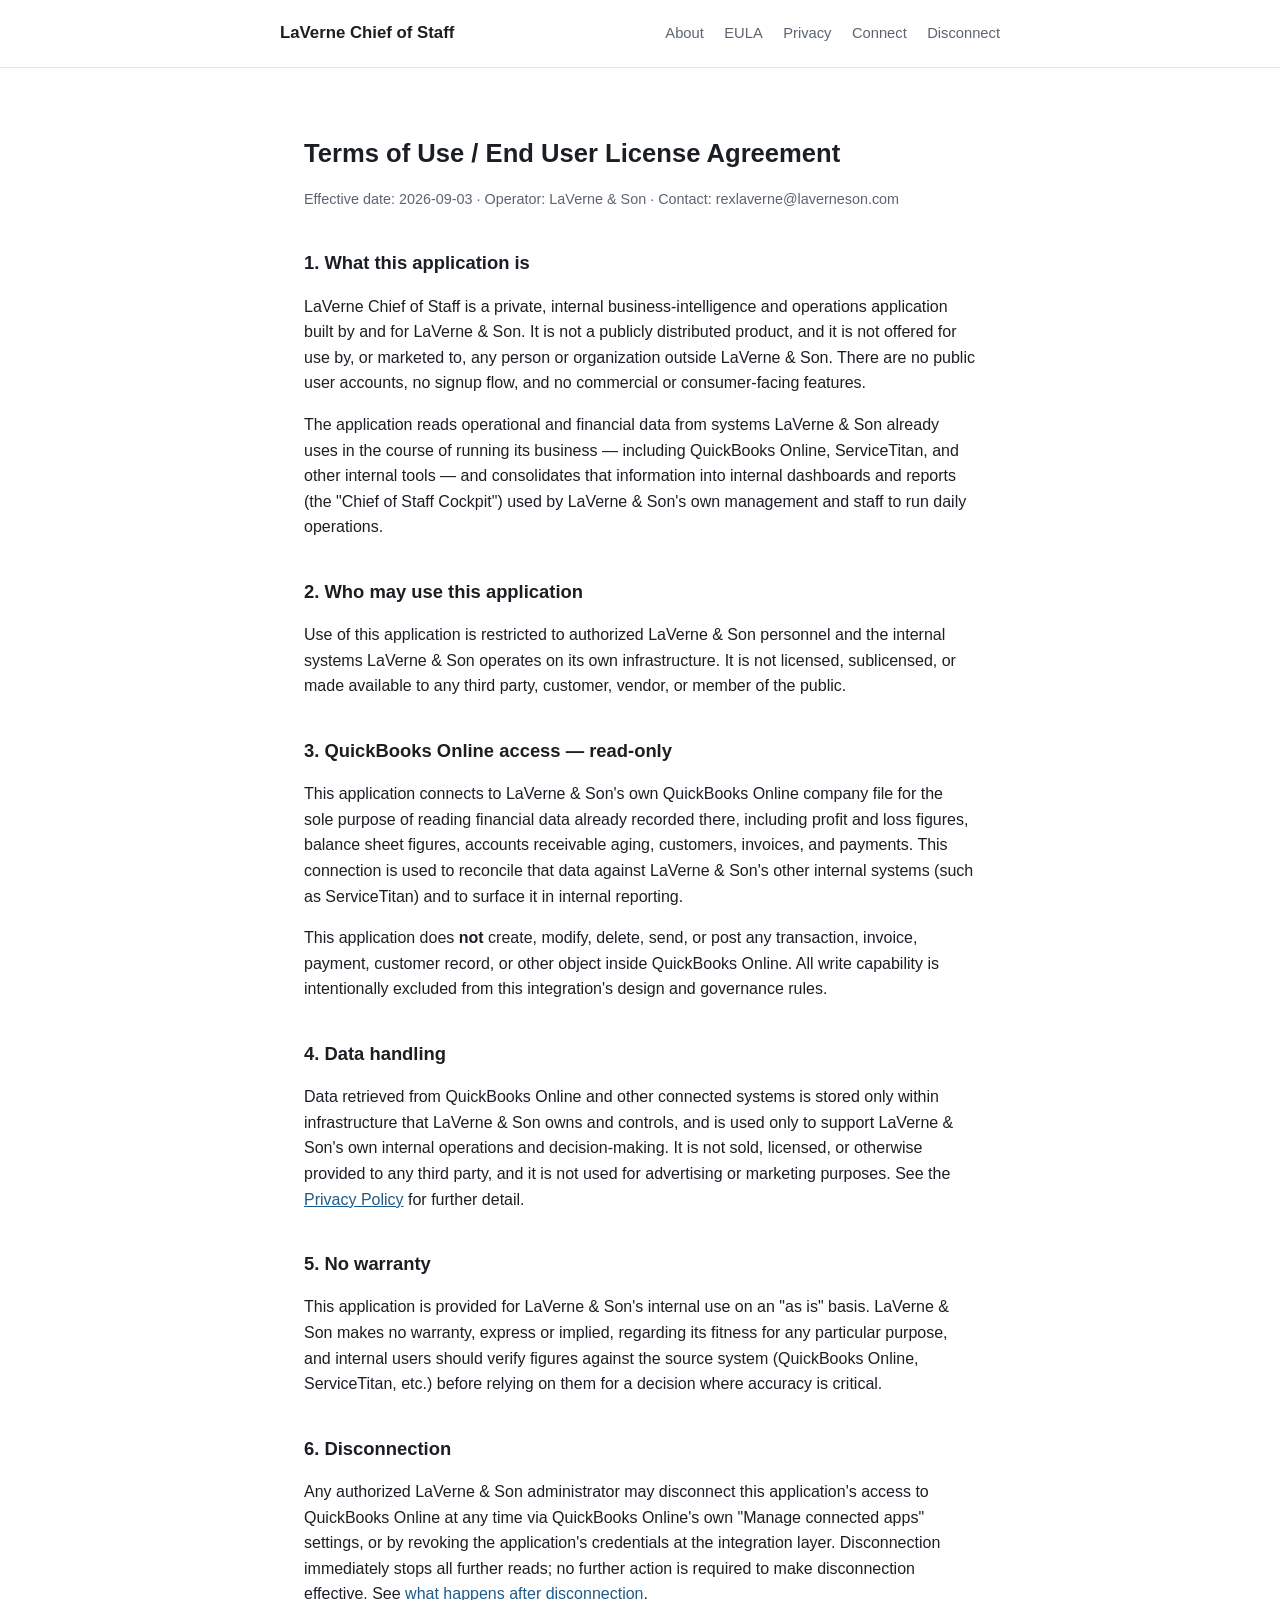
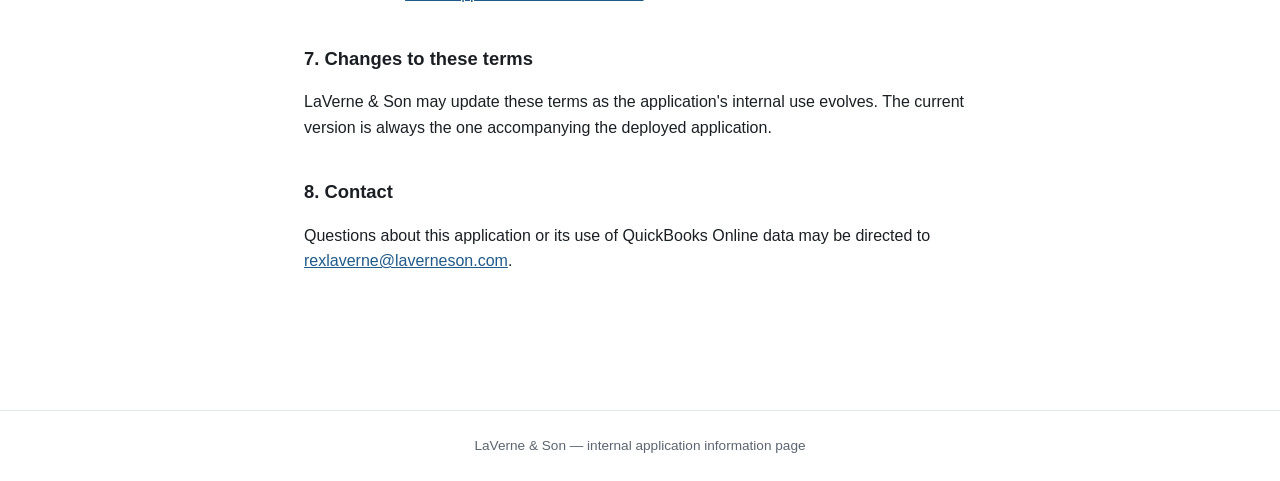
==== eula.html @ 7f2f4498 "Add files via upload" ====
<!doctype html>
<html lang="en">
<head>
<meta charset="utf-8">
<meta name="viewport" content="width=device-width, initial-scale=1">
<title>EULA — LaVerne Chief of Staff</title>
<link rel="stylesheet" href="style.css">
</head>
<body>
<header class="site">
  <div class="wrap">
    <a class="brand" href="index.html">LaVerne Chief of Staff</a>
    <nav class="site">
      <a href="index.html">About</a>
      <a href="eula.html">EULA</a>
      <a href="privacy.html">Privacy</a>
      <a href="connect.html">Connect</a>
      <a href="disconnected.html">Disconnect</a>
    </nav>
  </div>
</header>

<main class="wrap">
  <h1>Terms of Use / End User License Agreement</h1>
  <p class="meta">Effective date: 2026-09-03 &middot; Operator: LaVerne &amp; Son &middot; Contact: rexlaverne@laverneson.com</p>

  <h2>1. What this application is</h2>
  <p>
    LaVerne Chief of Staff is a private, internal business-intelligence and
    operations application built by and for LaVerne &amp; Son. It is not a
    publicly distributed product, and it is not offered for use by, or
    marketed to, any person or organization outside LaVerne &amp; Son. There
    are no public user accounts, no signup flow, and no commercial or
    consumer-facing features.
  </p>
  <p>
    The application reads operational and financial data from systems LaVerne
    &amp; Son already uses in the course of running its business — including
    QuickBooks Online, ServiceTitan, and other internal tools — and
    consolidates that information into internal dashboards and reports (the
    "Chief of Staff Cockpit") used by LaVerne &amp; Son's own management and
    staff to run daily operations.
  </p>

  <h2>2. Who may use this application</h2>
  <p>
    Use of this application is restricted to authorized LaVerne &amp; Son
    personnel and the internal systems LaVerne &amp; Son operates on its own
    infrastructure. It is not licensed, sublicensed, or made available to any
    third party, customer, vendor, or member of the public.
  </p>

  <h2>3. QuickBooks Online access — read-only</h2>
  <p>
    This application connects to LaVerne &amp; Son's own QuickBooks Online
    company file for the sole purpose of reading financial data already
    recorded there, including profit and loss figures, balance sheet
    figures, accounts receivable aging, customers, invoices, and payments.
    This connection is used to reconcile that data against LaVerne &amp;
    Son's other internal systems (such as ServiceTitan) and to surface it in
    internal reporting.
  </p>
  <p>
    This application does <strong>not</strong> create, modify, delete, send,
    or post any transaction, invoice, payment, customer record, or other
    object inside QuickBooks Online. All write capability is intentionally
    excluded from this integration's design and governance rules.
  </p>

  <h2>4. Data handling</h2>
  <p>
    Data retrieved from QuickBooks Online and other connected systems is
    stored only within infrastructure that LaVerne &amp; Son owns and
    controls, and is used only to support LaVerne &amp; Son's own internal
    operations and decision-making. It is not sold, licensed, or otherwise
    provided to any third party, and it is not used for advertising or
    marketing purposes. See the <a href="privacy.html">Privacy Policy</a> for
    further detail.
  </p>

  <h2>5. No warranty</h2>
  <p>
    This application is provided for LaVerne &amp; Son's internal use on an
    "as is" basis. LaVerne &amp; Son makes no warranty, express or implied,
    regarding its fitness for any particular purpose, and internal users
    should verify figures against the source system (QuickBooks Online,
    ServiceTitan, etc.) before relying on them for a decision where accuracy
    is critical.
  </p>

  <h2>6. Disconnection</h2>
  <p>
    Any authorized LaVerne &amp; Son administrator may disconnect this
    application's access to QuickBooks Online at any time via QuickBooks
    Online's own "Manage connected apps" settings, or by revoking the
    application's credentials at the integration layer. Disconnection
    immediately stops all further reads; no further action is required to
    make disconnection effective. See <a href="disconnected.html">what
    happens after disconnection</a>.
  </p>

  <h2>7. Changes to these terms</h2>
  <p>
    LaVerne &amp; Son may update these terms as the application's internal
    use evolves. The current version is always the one accompanying the
    deployed application.
  </p>

  <h2>8. Contact</h2>
  <p>
    Questions about this application or its use of QuickBooks Online data may
    be directed to <a href="mailto:rexlaverne@laverneson.com">rexlaverne@laverneson.com</a>.
  </p>
</main>

<footer class="site">LaVerne &amp; Son — internal application information page</footer>
</body>
</html>
---- style.css ----
:root {
  color-scheme: light;
  --ink: #1b1f24;
  --muted: #5b6470;
  --bg: #ffffff;
  --panel: #f6f7f9;
  --border: #e2e5ea;
  --accent: #1e5a8a;
}

* { box-sizing: border-box; }

body {
  margin: 0;
  background: var(--bg);
  color: var(--ink);
  font-family: -apple-system, BlinkMacSystemFont, "Segoe UI", Roboto, Helvetica, Arial, sans-serif;
  line-height: 1.6;
}

.wrap {
  max-width: 720px;
  margin: 0 auto;
  padding: 48px 24px 72px;
}

header.site {
  border-bottom: 1px solid var(--border);
  padding: 20px 24px;
}

header.site .wrap {
  max-width: 720px;
  margin: 0 auto;
  padding: 0;
  display: flex;
  align-items: baseline;
  justify-content: space-between;
  gap: 16px;
  flex-wrap: wrap;
}

header.site a.brand {
  font-weight: 700;
  color: var(--ink);
  text-decoration: none;
  font-size: 1.05rem;
}

nav.site a {
  color: var(--muted);
  text-decoration: none;
  margin-left: 16px;
  font-size: 0.92rem;
}

nav.site a:hover { color: var(--accent); }

h1 { font-size: 1.6rem; margin-bottom: 0.3em; }
h2 { font-size: 1.15rem; margin-top: 2em; }

.meta {
  color: var(--muted);
  font-size: 0.9rem;
  margin-bottom: 2em;
}

.callout {
  background: var(--panel);
  border: 1px solid var(--border);
  border-radius: 8px;
  padding: 16px 20px;
  margin: 1.5em 0;
}

.callout.notice { border-left: 4px solid var(--accent); }

a { color: var(--accent); }

footer.site {
  border-top: 1px solid var(--border);
  margin-top: 48px;
  padding: 24px;
  color: var(--muted);
  font-size: 0.85rem;
  text-align: center;
}

ul { padding-left: 1.2em; }
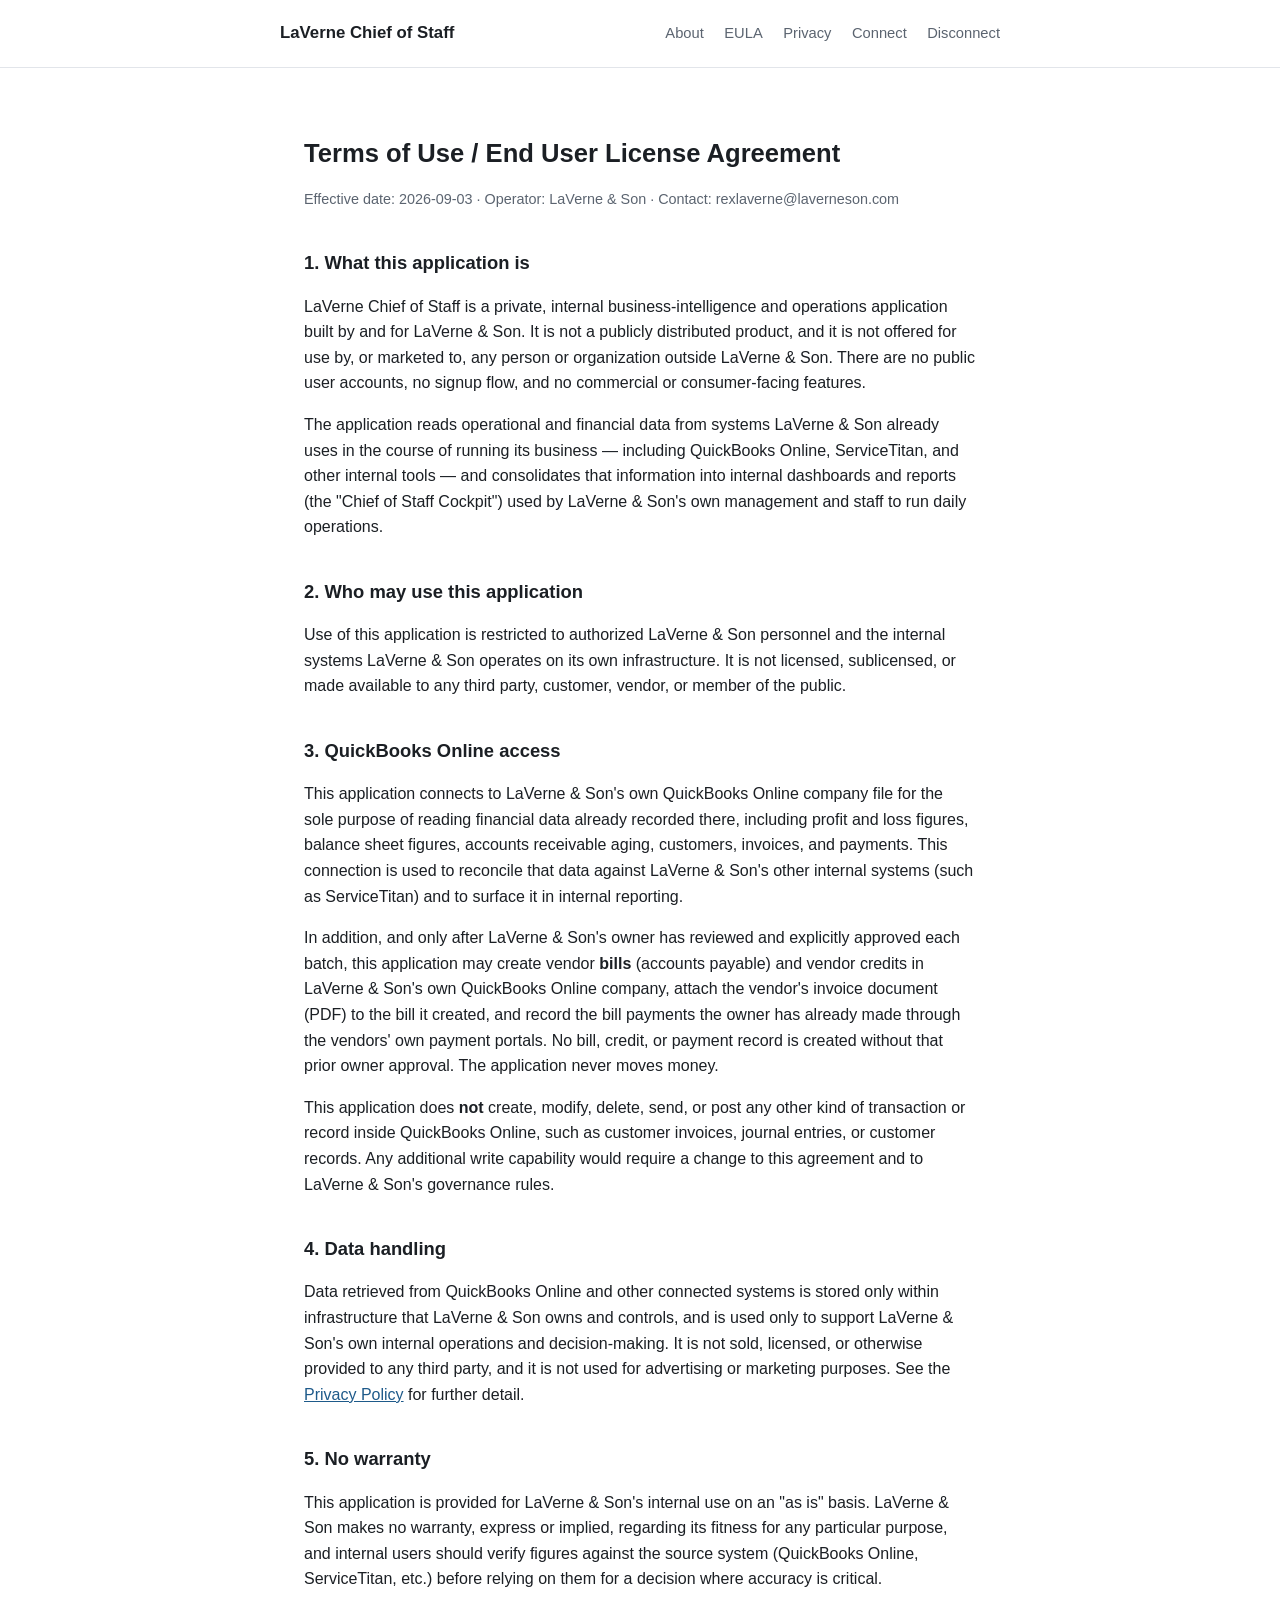
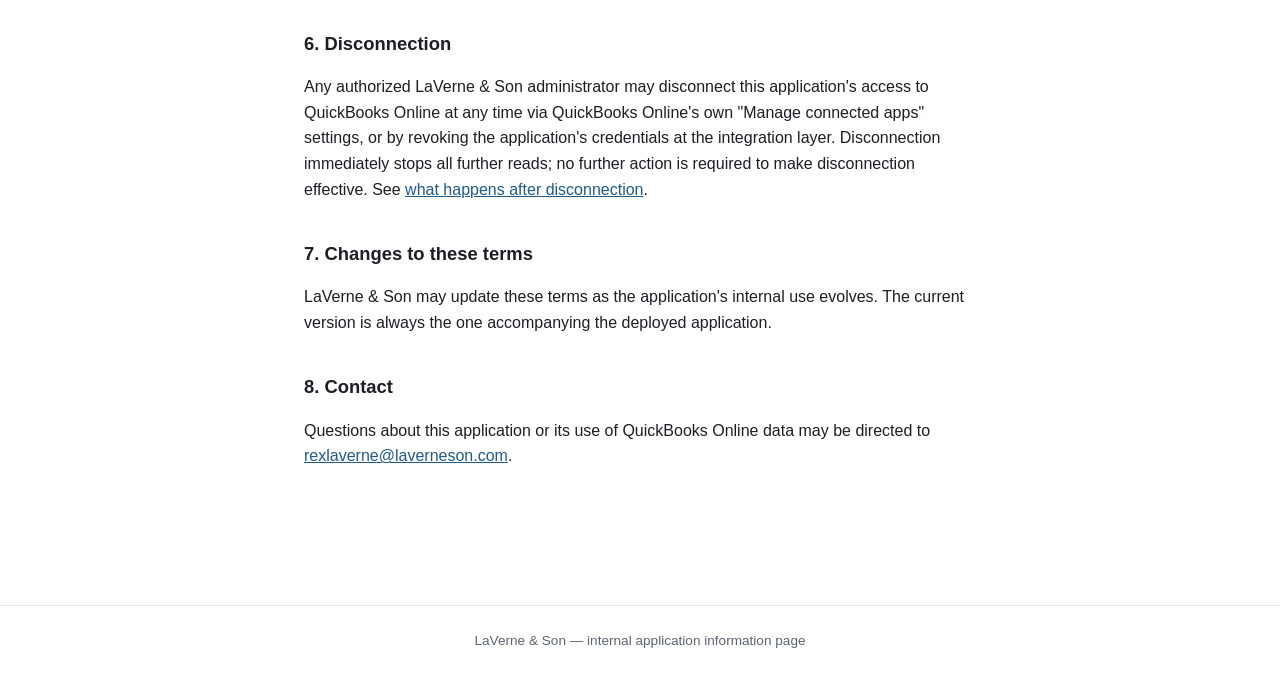
==== commit f0a88098: "Disclose owner-approved vendor bill, credit and payment-record creation Update EULA, privacy policy " ====
--- a/eula.html
+++ b/eula.html
@@ -50,7 +50,7 @@
     third party, customer, vendor, or member of the public.
   </p>
 
-  <h2>3. QuickBooks Online access — read-only</h2>
+  <h2>3. QuickBooks Online access</h2>
   <p>
     This application connects to LaVerne &amp; Son's own QuickBooks Online
     company file for the sole purpose of reading financial data already
@@ -61,10 +61,21 @@
     internal reporting.
   </p>
   <p>
+    In addition, and only after LaVerne &amp; Son's owner has reviewed and
+    explicitly approved each batch, this application may create vendor
+    <strong>bills</strong> (accounts payable) and vendor credits in LaVerne &amp;
+    Son's own QuickBooks Online company, attach the vendor's invoice document
+    (PDF) to the bill it created, and record the bill payments the owner has
+    already made through the vendors' own payment portals. No bill, credit,
+    or payment record is created without that prior owner approval. The
+    application never moves money.
+  </p>
+  <p>
     This application does <strong>not</strong> create, modify, delete, send,
-    or post any transaction, invoice, payment, customer record, or other
-    object inside QuickBooks Online. All write capability is intentionally
-    excluded from this integration's design and governance rules.
+    or post any other kind of transaction or record inside QuickBooks Online,
+    such as customer invoices, journal entries, or customer records. Any
+    additional write capability would require a change to this agreement and
+    to LaVerne &amp; Son's governance rules.
   </p>
 
   <h2>4. Data handling</h2>
